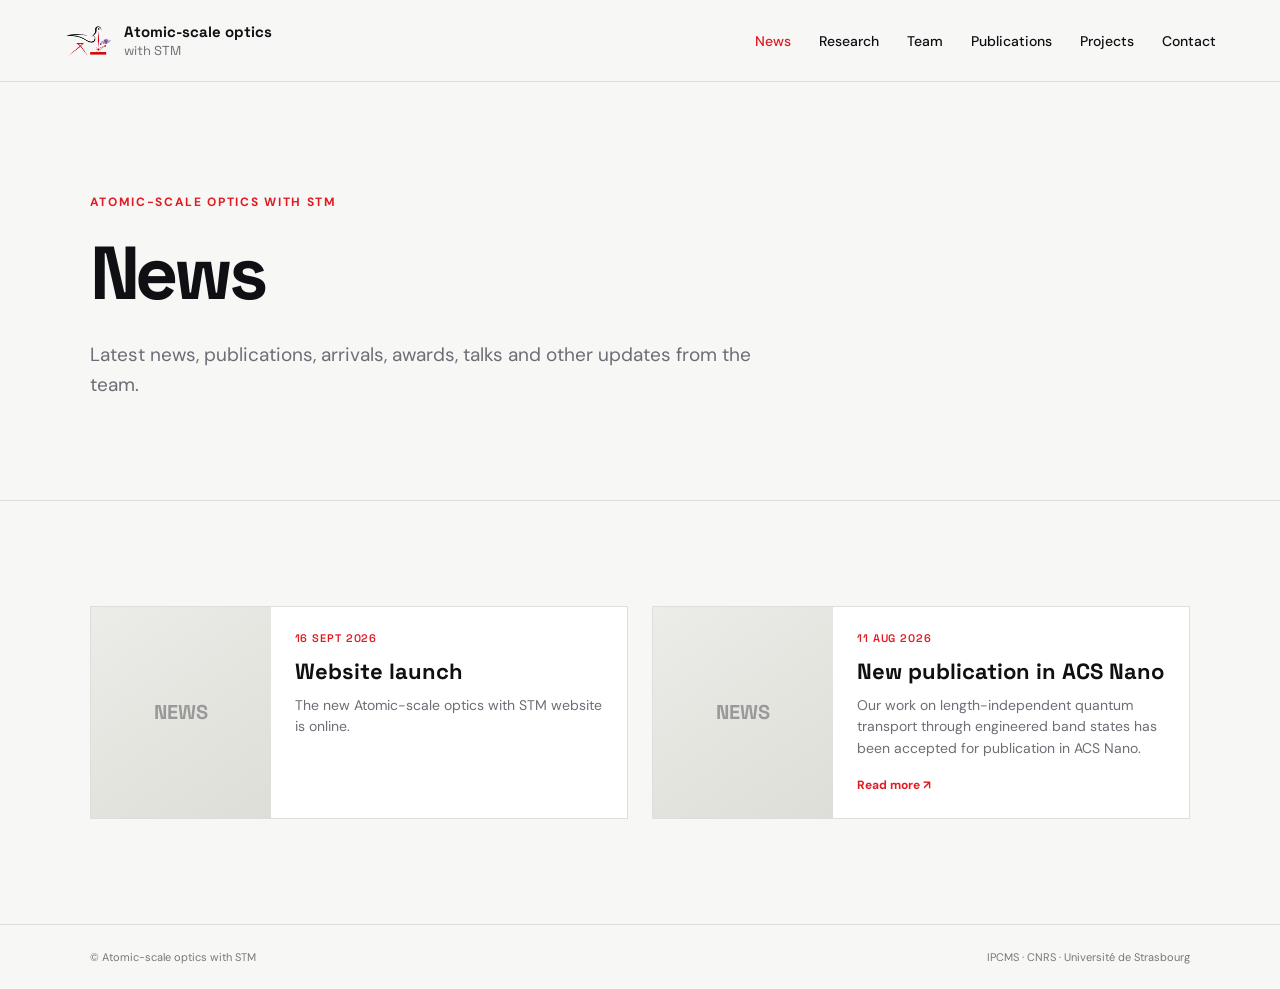
==== news.html @ 4420301f "Add files via upload" ====
<!doctype html><html lang="en"><head><meta charset="utf-8"><meta name="viewport" content="width=device-width,initial-scale=1"><title>News — Atomic-scale optics with STM</title><link rel="stylesheet" href="css/style.css"></head><body>
<header class="site-header"><a class="brand" href="index.html"><img src="assets/logo.png" alt="Atomic-scale optics with STM logo"><span><strong>Atomic-scale optics</strong><small>with STM</small></span></a><nav class="site-nav"></nav></header>
<main><section class="page-hero"><p class="eyebrow">Atomic-scale optics with STM</p><h1>News</h1><p>Latest news, publications, arrivals, awards, talks and other updates from the team.</p></section><section class="section"><div id="news-list" class="news-grid"></div></section></main>
<footer><span>© Atomic-scale optics with STM</span><span>IPCMS · CNRS · Université de Strasbourg</span></footer><script src="js/content.js"></script><script src="js/site.js"></script><script>renderNews(document.getElementById('news-list'))</script></body></html>
---- css/style.css ----
@import url('https://fonts.googleapis.com/css2?family=DM+Sans:wght@400;500;600;700&family=Space+Grotesk:wght@400;500;600;700&display=swap');
:root{--ink:#101014;--muted:#6d6d76;--paper:#f7f7f5;--red:#e21b23;--purple:#6635b8;--line:#dededb}
*{box-sizing:border-box}html{scroll-behavior:smooth}body{margin:0;background:var(--paper);color:var(--ink);font-family:"DM Sans",Arial,sans-serif}a{color:inherit;text-decoration:none}.site-header{height:82px;display:flex;align-items:center;justify-content:space-between;padding:0 5vw;border-bottom:1px solid var(--line);background:rgba(247,247,245,.92);backdrop-filter:blur(12px);position:sticky;top:0;z-index:10}.brand{display:flex;align-items:center;gap:12px}.brand img{width:48px;height:48px;object-fit:contain}.brand span{font-family:"Space Grotesk";line-height:1}.brand strong{display:block;font-size:15px}.brand small{display:block;color:var(--muted);font-size:13px;margin-top:5px}.site-header nav{display:flex;gap:28px;font-size:14px;font-weight:500}.site-header nav a:hover,.site-header nav .active{color:var(--red)}
.hero{min-height:calc(100vh - 82px);padding:9vh 7vw 10vh;display:grid;grid-template-columns:1.05fr .95fr;gap:6vw;align-items:center;overflow:hidden}.eyebrow,.project-tag{font-size:12px;letter-spacing:.14em;text-transform:uppercase;font-weight:700;color:var(--red)}h1,h2,h3{font-family:"Space Grotesk",Arial,sans-serif}.hero h1{font-size:clamp(48px,6vw,86px);line-height:.98;letter-spacing:-.055em;margin:18px 0 28px}.hero h1 em{font-style:normal;color:var(--red)}.lead{font-size:19px;line-height:1.6;max-width:650px;color:#4d4d55}.hero-actions{display:flex;gap:26px;align-items:center;margin-top:35px}.button{display:inline-block;padding:14px 21px;background:var(--ink);color:white;border-radius:100px;font-weight:600;font-size:14px}.button:hover{transform:translateY(-2px)}.text-link{font-weight:600;font-size:14px}.hero-visual{height:520px;position:relative;border-left:1px solid var(--line);background:radial-gradient(circle at 58% 42%,rgba(226,27,35,.15),transparent 24%),radial-gradient(circle at 70% 55%,rgba(102,53,184,.12),transparent 32%)}.hero-visual:before{content:"";position:absolute;width:360px;height:360px;border:1px solid #cfcfcf;border-radius:50%;left:20%;top:12%;opacity:.7}.hero-visual:after{content:"";position:absolute;width:210px;height:210px;border:1px solid #d6d6d2;border-radius:50%;left:35%;top:27%}.orb{position:absolute;border-radius:50%}.orb-a{width:13px;height:13px;background:var(--red);left:58%;top:42%;box-shadow:0 0 0 12px rgba(226,27,35,.08),0 0 45px rgba(226,27,35,.4)}.orb-b{width:8px;height:8px;background:var(--purple);left:70%;top:54%;box-shadow:0 0 35px rgba(102,53,184,.45)}.crosshair{position:absolute;left:45%;top:20%;height:62%;width:1px;background:linear-gradient(transparent,#222 30%,#222 70%,transparent);transform:rotate(25deg)}.visual-label{position:absolute;bottom:10%;left:9%;font:600 11px/1.7 "Space Grotesk";letter-spacing:.12em;color:#777}
.section{padding:105px 7vw}.section-head{display:flex;align-items:baseline;gap:18px;margin-bottom:45px}.section-head span{font:600 12px "Space Grotesk";color:var(--red)}.section-head h2{font-size:43px;letter-spacing:-.04em;margin:0}.section-head a{margin-left:auto;font-size:14px;font-weight:600}.research-grid{display:grid;grid-template-columns:repeat(3,1fr);border-top:1px solid var(--line);border-left:1px solid var(--line)}.research-card{min-height:245px;padding:30px;border-right:1px solid var(--line);border-bottom:1px solid var(--line);transition:.25s}.research-card:hover{background:white}.research-card span{font:600 11px "Space Grotesk";color:#aaa}.research-card h3{font-size:25px;margin:55px 0 12px}.research-card p{line-height:1.55;color:var(--muted);font-size:14px;max-width:340px}.research-card.featured{background:#fff}.research-card.featured h3{color:var(--red)}
.dark-section{background:#101014;color:white;padding:100px 7vw}.light span{color:#ff5960}.dark-section .section-head{margin-bottom:55px}.project-row{display:grid;grid-template-columns:1fr 1px 1fr;gap:55px}.project-row h3{font-size:42px;margin:12px 0}.project-row p:not(.project-tag){color:#b8b8bf;line-height:1.6;max-width:560px}.project-line{background:#3b3b41}
.pub-card{border-top:1px solid var(--line);padding:30px 0}.pub-year{font:600 12px "Space Grotesk";color:var(--red);margin-bottom:15px}.pub-main{display:grid;grid-template-columns:180px 1fr;gap:28px}.toc{width:180px;height:120px;object-fit:cover;background:white;border:1px solid var(--line)}.toc.placeholder{display:flex;align-items:center;justify-content:center;font:700 20px "Space Grotesk";color:#bbb;background:linear-gradient(135deg,#fff,#eee)}.tags{display:flex;gap:7px;flex-wrap:wrap}.tags span{font-size:10px;text-transform:uppercase;letter-spacing:.08em;border:1px solid #d3d3cf;padding:5px 8px;border-radius:20px}.pub-card h3{font-size:25px;margin:12px 0 8px;max-width:850px}.authors{color:var(--muted);font-size:13px;margin:0 0 6px;line-height:1.5}.journal{font-weight:600;font-size:14px;margin:0}.pub-links{margin-top:14px;font-size:12px;font-weight:700;color:var(--red)}
.contact-section{padding:90px 7vw;background:var(--red);color:white;display:flex;justify-content:space-between;align-items:center;gap:40px}.contact-section .eyebrow{color:white}.contact-section h2{font-size:45px;margin:12px 0}.contact-section p:not(.eyebrow){line-height:1.6;color:#ffe8e8}.button-light{background:white;color:var(--red)}
.page-hero{padding:100px 7vw 80px;border-bottom:1px solid var(--line)}.page-hero h1{font-size:75px;letter-spacing:-.055em;margin:15px 0}.page-hero>p:last-child{max-width:680px;font-size:19px;line-height:1.6;color:var(--muted)}.subheading{font-size:28px;margin:70px 0 28px}.people-grid{display:grid;grid-template-columns:repeat(4,1fr);gap:18px}.people-grid.compact{grid-template-columns:repeat(4,1fr)}.person{background:white;border:1px solid var(--line);padding:20px;min-height:250px}.portrait{height:150px;background:linear-gradient(145deg,#ecece8,#d9d9d4);display:flex;align-items:flex-end;justify-content:flex-end;padding:14px;font:700 28px "Space Grotesk";color:#888}.person h3{font-size:19px;margin:18px 0 5px}.person p{font-size:13px;color:var(--red);margin:0 0 8px;font-weight:600}.person small{color:var(--muted);line-height:1.4}
footer{padding:25px 7vw;display:flex;justify-content:space-between;font-size:11px;color:#777;border-top:1px solid var(--line)}
@media(max-width:850px){.site-header{height:auto;padding:14px 5vw;align-items:flex-start}.site-header nav{display:none}.hero{grid-template-columns:1fr;padding-top:70px}.hero-visual{height:280px;border-left:0}.research-grid{grid-template-columns:1fr 1fr}.project-row{grid-template-columns:1fr}.project-line{display:none}.people-grid,.people-grid.compact{grid-template-columns:1fr 1fr}.pub-main{grid-template-columns:110px 1fr}.toc{width:110px;height:85px}.contact-section{display:block}.contact-section .button{margin-top:25px}.page-hero h1{font-size:55px}footer{display:block}footer span{display:block;margin:6px 0}}
@media(max-width:520px){.research-grid,.people-grid,.people-grid.compact{grid-template-columns:1fr}.section,.dark-section{padding:75px 6vw}.hero{padding-left:6vw;padding-right:6vw}.hero h1{font-size:48px}.pub-main{grid-template-columns:1fr}.toc{width:100%;height:130px}.contact-section{padding:70px 6vw}}

/* ===== NEWS ===== */
.news-grid{display:grid;grid-template-columns:repeat(2,1fr);gap:24px}.news-card{background:#fff;border:1px solid var(--line);display:grid;grid-template-columns:180px 1fr;min-height:210px}.news-image{width:180px;height:100%;min-height:210px;object-fit:cover}.news-placeholder{display:flex;align-items:center;justify-content:center;background:linear-gradient(145deg,#ecece8,#deded8);font:700 20px "Space Grotesk";color:#999}.news-card-body{padding:24px}.news-date{font:600 11px "Space Grotesk";letter-spacing:.08em;text-transform:uppercase;color:var(--red);margin-bottom:12px}.news-card h3{font-size:22px;margin:0 0 10px}.news-card p{font-size:14px;color:var(--muted);line-height:1.55;margin:0}.news-link{display:inline-block;margin-top:17px;color:var(--red);font-size:12px;font-weight:700}.site-nav .active{color:var(--red)}
@media(max-width:850px){.news-grid{grid-template-columns:1fr}.news-card{grid-template-columns:130px 1fr}.news-image{width:130px}}
@media(max-width:520px){.news-card{grid-template-columns:1fr}.news-image{width:100%;height:150px;min-height:150px}}
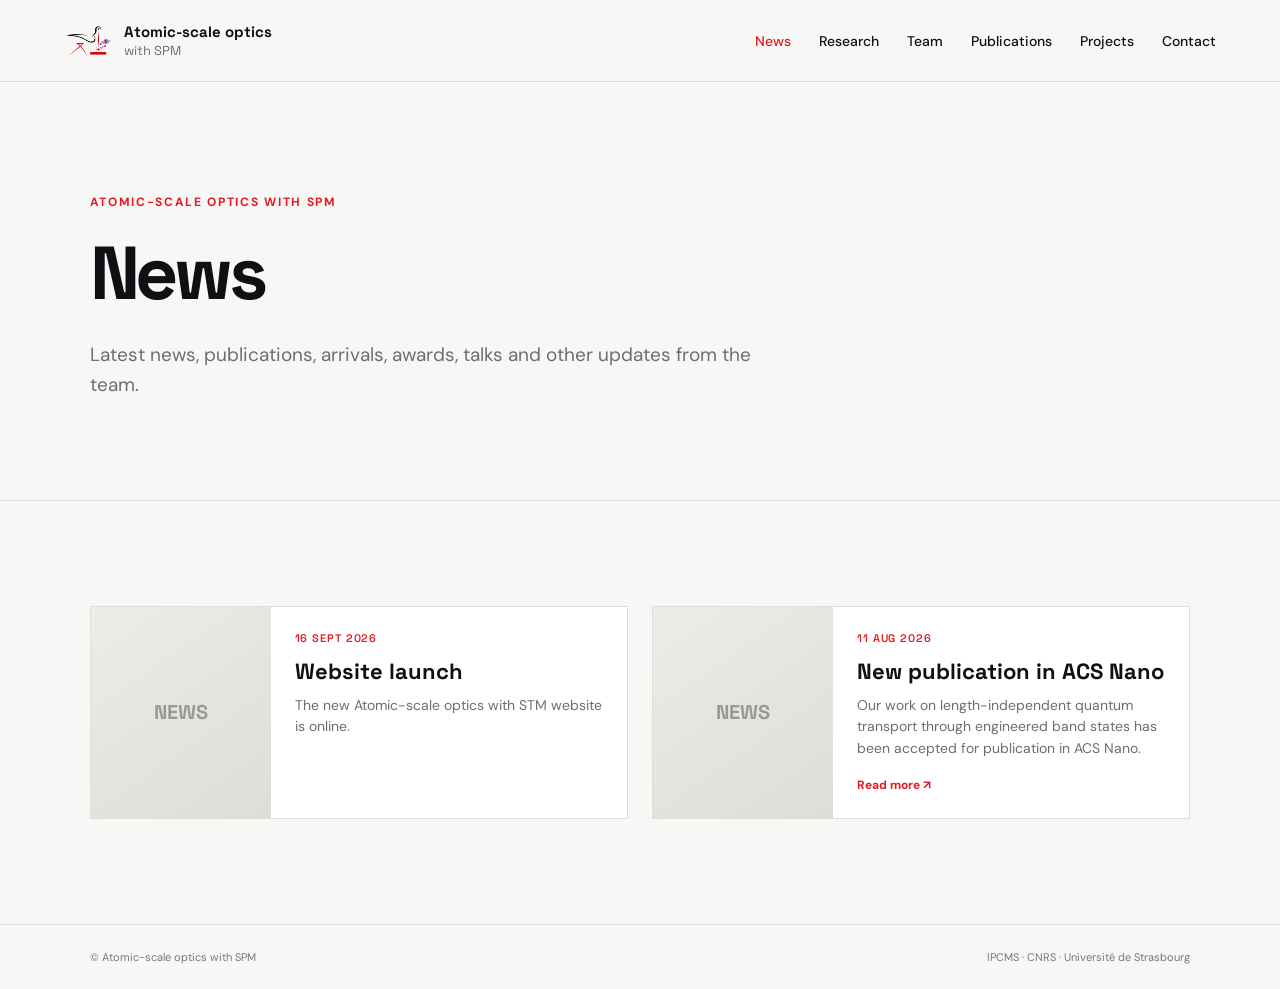
==== commit 14f81c54: "Update news.html" ====
--- a/news.html
+++ b/news.html
@@ -1,4 +1,4 @@
-<!doctype html><html lang="en"><head><meta charset="utf-8"><meta name="viewport" content="width=device-width,initial-scale=1"><title>News — Atomic-scale optics with STM</title><link rel="stylesheet" href="css/style.css"></head><body>
-<header class="site-header"><a class="brand" href="index.html"><img src="assets/logo.png" alt="Atomic-scale optics with STM logo"><span><strong>Atomic-scale optics</strong><small>with STM</small></span></a><nav class="site-nav"></nav></header>
-<main><section class="page-hero"><p class="eyebrow">Atomic-scale optics with STM</p><h1>News</h1><p>Latest news, publications, arrivals, awards, talks and other updates from the team.</p></section><section class="section"><div id="news-list" class="news-grid"></div></section></main>
-<footer><span>© Atomic-scale optics with STM</span><span>IPCMS · CNRS · Université de Strasbourg</span></footer><script src="js/content.js"></script><script src="js/site.js"></script><script>renderNews(document.getElementById('news-list'))</script></body></html>
+<!doctype html><html lang="en"><head><meta charset="utf-8"><meta name="viewport" content="width=device-width,initial-scale=1"><title>News — Atomic-scale optics with SPM</title><link rel="stylesheet" href="css/style.css"></head><body>
+<header class="site-header"><a class="brand" href="index.html"><img src="assets/logo.png" alt="Atomic-scale optics with SPM logo"><span><strong>Atomic-scale optics</strong><small>with SPM</small></span></a><nav class="site-nav"></nav></header>
+<main><section class="page-hero"><p class="eyebrow">Atomic-scale optics with SPM</p><h1>News</h1><p>Latest news, publications, arrivals, awards, talks and other updates from the team.</p></section><section class="section"><div id="news-list" class="news-grid"></div></section></main>
+<footer><span>© Atomic-scale optics with SPM</span><span>IPCMS · CNRS · Université de Strasbourg</span></footer><script src="js/content.js"></script><script src="js/site.js"></script><script>renderNews(document.getElementById('news-list'))</script></body></html>
--- a/css/style.css
+++ b/css/style.css
@@ -1,17 +1,777 @@
 @import url('https://fonts.googleapis.com/css2?family=DM+Sans:wght@400;500;600;700&family=Space+Grotesk:wght@400;500;600;700&display=swap');
-:root{--ink:#101014;--muted:#6d6d76;--paper:#f7f7f5;--red:#e21b23;--purple:#6635b8;--line:#dededb}
-*{box-sizing:border-box}html{scroll-behavior:smooth}body{margin:0;background:var(--paper);color:var(--ink);font-family:"DM Sans",Arial,sans-serif}a{color:inherit;text-decoration:none}.site-header{height:82px;display:flex;align-items:center;justify-content:space-between;padding:0 5vw;border-bottom:1px solid var(--line);background:rgba(247,247,245,.92);backdrop-filter:blur(12px);position:sticky;top:0;z-index:10}.brand{display:flex;align-items:center;gap:12px}.brand img{width:48px;height:48px;object-fit:contain}.brand span{font-family:"Space Grotesk";line-height:1}.brand strong{display:block;font-size:15px}.brand small{display:block;color:var(--muted);font-size:13px;margin-top:5px}.site-header nav{display:flex;gap:28px;font-size:14px;font-weight:500}.site-header nav a:hover,.site-header nav .active{color:var(--red)}
-.hero{min-height:calc(100vh - 82px);padding:9vh 7vw 10vh;display:grid;grid-template-columns:1.05fr .95fr;gap:6vw;align-items:center;overflow:hidden}.eyebrow,.project-tag{font-size:12px;letter-spacing:.14em;text-transform:uppercase;font-weight:700;color:var(--red)}h1,h2,h3{font-family:"Space Grotesk",Arial,sans-serif}.hero h1{font-size:clamp(48px,6vw,86px);line-height:.98;letter-spacing:-.055em;margin:18px 0 28px}.hero h1 em{font-style:normal;color:var(--red)}.lead{font-size:19px;line-height:1.6;max-width:650px;color:#4d4d55}.hero-actions{display:flex;gap:26px;align-items:center;margin-top:35px}.button{display:inline-block;padding:14px 21px;background:var(--ink);color:white;border-radius:100px;font-weight:600;font-size:14px}.button:hover{transform:translateY(-2px)}.text-link{font-weight:600;font-size:14px}.hero-visual{height:520px;position:relative;border-left:1px solid var(--line);background:radial-gradient(circle at 58% 42%,rgba(226,27,35,.15),transparent 24%),radial-gradient(circle at 70% 55%,rgba(102,53,184,.12),transparent 32%)}.hero-visual:before{content:"";position:absolute;width:360px;height:360px;border:1px solid #cfcfcf;border-radius:50%;left:20%;top:12%;opacity:.7}.hero-visual:after{content:"";position:absolute;width:210px;height:210px;border:1px solid #d6d6d2;border-radius:50%;left:35%;top:27%}.orb{position:absolute;border-radius:50%}.orb-a{width:13px;height:13px;background:var(--red);left:58%;top:42%;box-shadow:0 0 0 12px rgba(226,27,35,.08),0 0 45px rgba(226,27,35,.4)}.orb-b{width:8px;height:8px;background:var(--purple);left:70%;top:54%;box-shadow:0 0 35px rgba(102,53,184,.45)}.crosshair{position:absolute;left:45%;top:20%;height:62%;width:1px;background:linear-gradient(transparent,#222 30%,#222 70%,transparent);transform:rotate(25deg)}.visual-label{position:absolute;bottom:10%;left:9%;font:600 11px/1.7 "Space Grotesk";letter-spacing:.12em;color:#777}
-.section{padding:105px 7vw}.section-head{display:flex;align-items:baseline;gap:18px;margin-bottom:45px}.section-head span{font:600 12px "Space Grotesk";color:var(--red)}.section-head h2{font-size:43px;letter-spacing:-.04em;margin:0}.section-head a{margin-left:auto;font-size:14px;font-weight:600}.research-grid{display:grid;grid-template-columns:repeat(3,1fr);border-top:1px solid var(--line);border-left:1px solid var(--line)}.research-card{min-height:245px;padding:30px;border-right:1px solid var(--line);border-bottom:1px solid var(--line);transition:.25s}.research-card:hover{background:white}.research-card span{font:600 11px "Space Grotesk";color:#aaa}.research-card h3{font-size:25px;margin:55px 0 12px}.research-card p{line-height:1.55;color:var(--muted);font-size:14px;max-width:340px}.research-card.featured{background:#fff}.research-card.featured h3{color:var(--red)}
-.dark-section{background:#101014;color:white;padding:100px 7vw}.light span{color:#ff5960}.dark-section .section-head{margin-bottom:55px}.project-row{display:grid;grid-template-columns:1fr 1px 1fr;gap:55px}.project-row h3{font-size:42px;margin:12px 0}.project-row p:not(.project-tag){color:#b8b8bf;line-height:1.6;max-width:560px}.project-line{background:#3b3b41}
-.pub-card{border-top:1px solid var(--line);padding:30px 0}.pub-year{font:600 12px "Space Grotesk";color:var(--red);margin-bottom:15px}.pub-main{display:grid;grid-template-columns:180px 1fr;gap:28px}.toc{width:180px;height:120px;object-fit:cover;background:white;border:1px solid var(--line)}.toc.placeholder{display:flex;align-items:center;justify-content:center;font:700 20px "Space Grotesk";color:#bbb;background:linear-gradient(135deg,#fff,#eee)}.tags{display:flex;gap:7px;flex-wrap:wrap}.tags span{font-size:10px;text-transform:uppercase;letter-spacing:.08em;border:1px solid #d3d3cf;padding:5px 8px;border-radius:20px}.pub-card h3{font-size:25px;margin:12px 0 8px;max-width:850px}.authors{color:var(--muted);font-size:13px;margin:0 0 6px;line-height:1.5}.journal{font-weight:600;font-size:14px;margin:0}.pub-links{margin-top:14px;font-size:12px;font-weight:700;color:var(--red)}
-.contact-section{padding:90px 7vw;background:var(--red);color:white;display:flex;justify-content:space-between;align-items:center;gap:40px}.contact-section .eyebrow{color:white}.contact-section h2{font-size:45px;margin:12px 0}.contact-section p:not(.eyebrow){line-height:1.6;color:#ffe8e8}.button-light{background:white;color:var(--red)}
-.page-hero{padding:100px 7vw 80px;border-bottom:1px solid var(--line)}.page-hero h1{font-size:75px;letter-spacing:-.055em;margin:15px 0}.page-hero>p:last-child{max-width:680px;font-size:19px;line-height:1.6;color:var(--muted)}.subheading{font-size:28px;margin:70px 0 28px}.people-grid{display:grid;grid-template-columns:repeat(4,1fr);gap:18px}.people-grid.compact{grid-template-columns:repeat(4,1fr)}.person{background:white;border:1px solid var(--line);padding:20px;min-height:250px}.portrait{height:150px;background:linear-gradient(145deg,#ecece8,#d9d9d4);display:flex;align-items:flex-end;justify-content:flex-end;padding:14px;font:700 28px "Space Grotesk";color:#888}.person h3{font-size:19px;margin:18px 0 5px}.person p{font-size:13px;color:var(--red);margin:0 0 8px;font-weight:600}.person small{color:var(--muted);line-height:1.4}
-footer{padding:25px 7vw;display:flex;justify-content:space-between;font-size:11px;color:#777;border-top:1px solid var(--line)}
-@media(max-width:850px){.site-header{height:auto;padding:14px 5vw;align-items:flex-start}.site-header nav{display:none}.hero{grid-template-columns:1fr;padding-top:70px}.hero-visual{height:280px;border-left:0}.research-grid{grid-template-columns:1fr 1fr}.project-row{grid-template-columns:1fr}.project-line{display:none}.people-grid,.people-grid.compact{grid-template-columns:1fr 1fr}.pub-main{grid-template-columns:110px 1fr}.toc{width:110px;height:85px}.contact-section{display:block}.contact-section .button{margin-top:25px}.page-hero h1{font-size:55px}footer{display:block}footer span{display:block;margin:6px 0}}
-@media(max-width:520px){.research-grid,.people-grid,.people-grid.compact{grid-template-columns:1fr}.section,.dark-section{padding:75px 6vw}.hero{padding-left:6vw;padding-right:6vw}.hero h1{font-size:48px}.pub-main{grid-template-columns:1fr}.toc{width:100%;height:130px}.contact-section{padding:70px 6vw}}
+
+:root {
+  --ink: #101014;
+  --muted: #6d6d76;
+  --paper: #f7f7f5;
+  --red: #e21b23;
+  --purple: #6635b8;
+  --line: #dededb;
+}
+
+* {
+  box-sizing: border-box;
+}
+
+html {
+  scroll-behavior: smooth;
+}
+
+body {
+  margin: 0;
+  background: var(--paper);
+  color: var(--ink);
+  font-family: "DM Sans", Arial, sans-serif;
+}
+
+a {
+  color: inherit;
+  text-decoration: none;
+}
+
+/* ===== HEADER ===== */
+
+.site-header {
+  height: 82px;
+  display: flex;
+  align-items: center;
+  justify-content: space-between;
+  padding: 0 5vw;
+  border-bottom: 1px solid var(--line);
+  background: rgba(247, 247, 245, 0.92);
+  backdrop-filter: blur(12px);
+  position: sticky;
+  top: 0;
+  z-index: 10;
+}
+
+.brand {
+  display: flex;
+  align-items: center;
+  gap: 12px;
+}
+
+.brand img {
+  width: 48px;
+  height: 48px;
+  object-fit: contain;
+}
+
+.brand span {
+  font-family: "Space Grotesk";
+  line-height: 1;
+}
+
+.brand strong {
+  display: block;
+  font-size: 15px;
+}
+
+.brand small {
+  display: block;
+  color: var(--muted);
+  font-size: 13px;
+  margin-top: 5px;
+}
+
+.site-header nav {
+  display: flex;
+  gap: 28px;
+  font-size: 14px;
+  font-weight: 500;
+}
+
+.site-header nav a:hover,
+.site-header nav .active {
+  color: var(--red);
+}
+
+.site-nav .active {
+  color: var(--red);
+}
+
+/* ===== TYPOGRAPHY ===== */
+
+h1,
+h2,
+h3 {
+  font-family: "Space Grotesk", Arial, sans-serif;
+}
+
+/* ===== HERO ===== */
+
+.hero {
+  min-height: calc(100vh - 82px);
+  padding: 9vh 7vw 10vh;
+  display: grid;
+  grid-template-columns: 1.05fr 0.95fr;
+  gap: 6vw;
+  align-items: center;
+  overflow: hidden;
+}
+
+.eyebrow,
+.project-tag {
+  font-size: 12px;
+  letter-spacing: .14em;
+  text-transform: uppercase;
+  font-weight: 700;
+  color: var(--red);
+}
+
+.hero h1 {
+  font-size: clamp(48px, 6vw, 86px);
+  line-height: .98;
+  letter-spacing: -.055em;
+  margin: 18px 0 28px;
+}
+
+.hero h1 em {
+  font-style: normal;
+  color: var(--red);
+}
+
+.lead {
+  font-size: 19px;
+  line-height: 1.6;
+  max-width: 650px;
+  color: #4d4d55;
+}
+
+.hero-actions {
+  display: flex;
+  gap: 26px;
+  align-items: center;
+  margin-top: 35px;
+}
+
+.button {
+  display: inline-block;
+  padding: 14px 21px;
+  background: var(--ink);
+  color: white;
+  border-radius: 100px;
+  font-weight: 600;
+  font-size: 14px;
+}
+
+.button:hover {
+  transform: translateY(-2px);
+}
+
+.text-link {
+  font-weight: 600;
+  font-size: 14px;
+}
+
+.hero-visual {
+  height: 520px;
+  position: relative;
+  border-left: 1px solid var(--line);
+  background:
+    radial-gradient(circle at 58% 42%, rgba(226,27,35,.15), transparent 24%),
+    radial-gradient(circle at 70% 55%, rgba(102,53,184,.12), transparent 32%);
+}
+
+.hero-visual:before {
+  content: "";
+  position: absolute;
+  width: 360px;
+  height: 360px;
+  border: 1px solid #cfcfcf;
+  border-radius: 50%;
+  left: 20%;
+  top: 12%;
+  opacity: .7;
+}
+
+.hero-visual:after {
+  content: "";
+  position: absolute;
+  width: 210px;
+  height: 210px;
+  border: 1px solid #d6d6d2;
+  border-radius: 50%;
+  left: 35%;
+  top: 27%;
+}
+
+.orb {
+  position: absolute;
+  border-radius: 50%;
+}
+
+.orb-a {
+  width: 13px;
+  height: 13px;
+  background: var(--red);
+  left: 58%;
+  top: 42%;
+  box-shadow:
+    0 0 0 12px rgba(226,27,35,.08),
+    0 0 45px rgba(226,27,35,.4);
+}
+
+.orb-b {
+  width: 8px;
+  height: 8px;
+  background: var(--purple);
+  left: 70%;
+  top: 54%;
+  box-shadow: 0 0 35px rgba(102,53,184,.45);
+}
+
+.crosshair {
+  position: absolute;
+  left: 45%;
+  top: 20%;
+  height: 62%;
+  width: 1px;
+  background: linear-gradient(
+    transparent,
+    #222 30%,
+    #222 70%,
+    transparent
+  );
+  transform: rotate(25deg);
+}
+
+.visual-label {
+  position: absolute;
+  bottom: 10%;
+  left: 9%;
+  font: 600 11px/1.7 "Space Grotesk";
+  letter-spacing: .12em;
+  color: #777;
+}
+
+/* ===== SECTIONS ===== */
+
+.section {
+  padding: 105px 7vw;
+}
+
+.section-head {
+  display: flex;
+  align-items: baseline;
+  gap: 18px;
+  margin-bottom: 45px;
+}
+
+.section-head span {
+  font: 600 12px "Space Grotesk";
+  color: var(--red);
+}
+
+.section-head h2 {
+  font-size: 43px;
+  letter-spacing: -.04em;
+  margin: 0;
+}
+
+.section-head a {
+  margin-left: auto;
+  font-size: 14px;
+  font-weight: 600;
+}
+
+/* ===== RESEARCH ===== */
+
+.research-grid {
+  display: grid;
+  grid-template-columns: repeat(3, 1fr);
+  border-top: 1px solid var(--line);
+  border-left: 1px solid var(--line);
+}
+
+.research-card {
+  min-height: 245px;
+  padding: 30px;
+  border-right: 1px solid var(--line);
+  border-bottom: 1px solid var(--line);
+  transition: .25s;
+}
+
+.research-card:hover {
+  background: white;
+}
+
+.research-card span {
+  font: 600 11px "Space Grotesk";
+  color: #aaa;
+}
+
+.research-card h3 {
+  font-size: 25px;
+  margin: 55px 0 12px;
+}
+
+.research-card p {
+  line-height: 1.55;
+  color: var(--muted);
+  font-size: 14px;
+  max-width: 340px;
+}
+
+.research-card.featured {
+  background: #fff;
+}
+
+.research-card.featured h3 {
+  color: var(--red);
+}
+
+/* ===== PROJECTS ===== */
+
+.dark-section {
+  background: #101014;
+  color: white;
+  padding: 100px 7vw;
+}
+
+.light span {
+  color: #ff5960;
+}
+
+.dark-section .section-head {
+  margin-bottom: 55px;
+}
+
+.project-row {
+  display: grid;
+  grid-template-columns: 1fr 1px 1fr;
+  gap: 55px;
+}
+
+.project-row h3 {
+  font-size: 42px;
+  margin: 12px 0;
+}
+
+.project-row p:not(.project-tag) {
+  color: #b8b8bf;
+  line-height: 1.6;
+  max-width: 560px;
+}
+
+.project-line {
+  background: #3b3b41;
+}
+
+/* ===== PUBLICATIONS ===== */
+
+.pub-card {
+  border-top: 1px solid var(--line);
+  padding: 30px 0;
+}
+
+.pub-year {
+  font: 600 12px "Space Grotesk";
+  color: var(--red);
+  margin-bottom: 15px;
+}
+
+.pub-main {
+  display: grid;
+  grid-template-columns: 180px 1fr;
+  gap: 28px;
+}
+
+.toc {
+  width: 180px;
+  height: 120px;
+  object-fit: cover;
+  background: white;
+  border: 1px solid var(--line);
+}
+
+.toc.placeholder {
+  display: flex;
+  align-items: center;
+  justify-content: center;
+  font: 700 20px "Space Grotesk";
+  color: #bbb;
+  background: linear-gradient(135deg, #fff, #eee);
+}
+
+.tags {
+  display: flex;
+  gap: 7px;
+  flex-wrap: wrap;
+}
+
+.tags span {
+  font-size: 10px;
+  text-transform: uppercase;
+  letter-spacing: .08em;
+  border: 1px solid #d3d3cf;
+  padding: 5px 8px;
+  border-radius: 20px;
+}
+
+.pub-card h3 {
+  font-size: 25px;
+  margin: 12px 0 8px;
+  max-width: 850px;
+}
+
+.authors {
+  color: var(--muted);
+  font-size: 13px;
+  margin: 0 0 6px;
+  line-height: 1.5;
+}
+
+.journal {
+  font-weight: 600;
+  font-size: 14px;
+  margin: 0;
+}
+
+.pub-links {
+  margin-top: 14px;
+  font-size: 12px;
+  font-weight: 700;
+  color: var(--red);
+}
+
+/* ===== CONTACT ===== */
+
+.contact-section {
+  padding: 90px 7vw;
+  background: var(--red);
+  color: white;
+  display: flex;
+  justify-content: space-between;
+  align-items: center;
+  gap: 40px;
+}
+
+.contact-section .eyebrow {
+  color: white;
+}
+
+.contact-section h2 {
+  font-size: 45px;
+  margin: 12px 0;
+}
+
+.contact-section p:not(.eyebrow) {
+  line-height: 1.6;
+  color: #ffe8e8;
+}
+
+.button-light {
+  background: white;
+  color: var(--red);
+}
+
+/* ===== INNER PAGES ===== */
+
+.page-hero {
+  padding: 100px 7vw 80px;
+  border-bottom: 1px solid var(--line);
+}
+
+.page-hero h1 {
+  font-size: 75px;
+  letter-spacing: -.055em;
+  margin: 15px 0;
+}
+
+.page-hero > p:last-child {
+  max-width: 680px;
+  font-size: 19px;
+  line-height: 1.6;
+  color: var(--muted);
+}
+
+.subheading {
+  font-size: 28px;
+  margin: 70px 0 28px;
+}
+
+/* ===== TEAM ===== */
+
+.people-grid {
+  display: grid;
+  grid-template-columns: repeat(4, 1fr);
+  gap: 18px;
+}
+
+.people-grid.compact {
+  grid-template-columns: repeat(4, 1fr);
+}
+
+.person {
+  background: white;
+  border: 1px solid var(--line);
+  padding: 20px;
+  min-height: 250px;
+}
+
+.portrait {
+  height: 150px;
+  background: linear-gradient(145deg, #ecece8, #d9d9d4);
+  display: flex;
+  align-items: flex-end;
+  justify-content: flex-end;
+  padding: 14px;
+  font: 700 28px "Space Grotesk";
+  color: #888;
+}
+
+.person h3 {
+  font-size: 19px;
+  margin: 18px 0 5px;
+}
+
+.person p {
+  font-size: 13px;
+  color: var(--red);
+  margin: 0 0 8px;
+  font-weight: 600;
+}
+
+.person small {
+  color: var(--muted);
+  line-height: 1.4;
+}
+
+/* ===== FOOTER ===== */
+
+footer {
+  padding: 25px 7vw;
+  display: flex;
+  justify-content: space-between;
+  font-size: 11px;
+  color: #777;
+  border-top: 1px solid var(--line);
+}
+
+/* ===== RESPONSIVE ===== */
+
+@media (max-width: 850px) {
+
+  .site-header {
+    height: auto;
+    padding: 14px 5vw;
+    align-items: flex-start;
+  }
+
+  .site-header nav {
+    display: none;
+  }
+
+  .hero {
+    grid-template-columns: 1fr;
+    padding-top: 70px;
+  }
+
+  .hero-visual {
+    height: 280px;
+    border-left: 0;
+  }
+
+  .research-grid {
+    grid-template-columns: 1fr 1fr;
+  }
+
+  .project-row {
+    grid-template-columns: 1fr;
+  }
+
+  .project-line {
+    display: none;
+  }
+
+  .people-grid,
+  .people-grid.compact {
+    grid-template-columns: 1fr 1fr;
+  }
+
+  .pub-main {
+    grid-template-columns: 110px 1fr;
+  }
+
+  .toc {
+    width: 110px;
+    height: 85px;
+  }
+
+  .contact-section {
+    display: block;
+  }
+
+  .contact-section .button {
+    margin-top: 25px;
+  }
+
+  .page-hero h1 {
+    font-size: 55px;
+  }
+
+  footer {
+    display: block;
+  }
+
+  footer span {
+    display: block;
+    margin: 6px 0;
+  }
+}
+
+@media (max-width: 520px) {
+
+  .research-grid,
+  .people-grid,
+  .people-grid.compact {
+    grid-template-columns: 1fr;
+  }
+
+  .section,
+  .dark-section {
+    padding: 75px 6vw;
+  }
+
+  .hero {
+    padding-left: 6vw;
+    padding-right: 6vw;
+  }
+
+  .hero h1 {
+    font-size: 48px;
+  }
+
+  .pub-main {
+    grid-template-columns: 1fr;
+  }
+
+  .toc {
+    width: 100%;
+    height: 130px;
+  }
+
+  .contact-section {
+    padding: 70px 6vw;
+  }
+}
 
 /* ===== NEWS ===== */
-.news-grid{display:grid;grid-template-columns:repeat(2,1fr);gap:24px}.news-card{background:#fff;border:1px solid var(--line);display:grid;grid-template-columns:180px 1fr;min-height:210px}.news-image{width:180px;height:100%;min-height:210px;object-fit:cover}.news-placeholder{display:flex;align-items:center;justify-content:center;background:linear-gradient(145deg,#ecece8,#deded8);font:700 20px "Space Grotesk";color:#999}.news-card-body{padding:24px}.news-date{font:600 11px "Space Grotesk";letter-spacing:.08em;text-transform:uppercase;color:var(--red);margin-bottom:12px}.news-card h3{font-size:22px;margin:0 0 10px}.news-card p{font-size:14px;color:var(--muted);line-height:1.55;margin:0}.news-link{display:inline-block;margin-top:17px;color:var(--red);font-size:12px;font-weight:700}.site-nav .active{color:var(--red)}
-@media(max-width:850px){.news-grid{grid-template-columns:1fr}.news-card{grid-template-columns:130px 1fr}.news-image{width:130px}}
-@media(max-width:520px){.news-card{grid-template-columns:1fr}.news-image{width:100%;height:150px;min-height:150px}}
+
+.news-grid {
+  display: grid;
+  grid-template-columns: repeat(2, 1fr);
+  gap: 24px;
+}
+
+.news-card {
+  background: #fff;
+  border: 1px solid var(--line);
+  display: grid;
+  grid-template-columns: 180px 1fr;
+  min-height: 210px;
+}
+
+.news-image {
+  width: 180px;
+  height: 100%;
+  min-height: 210px;
+  object-fit: cover;
+}
+
+.news-placeholder {
+  display: flex;
+  align-items: center;
+  justify-content: center;
+  background: linear-gradient(145deg, #ecece8, #deded8);
+  font: 700 20px "Space Grotesk";
+  color: #999;
+}
+
+.news-card-body {
+  padding: 24px;
+}
+
+.news-date {
+  font: 600 11px "Space Grotesk";
+  letter-spacing: .08em;
+  text-transform: uppercase;
+  color: var(--red);
+  margin-bottom: 12px;
+}
+
+.news-card h3 {
+  font-size: 22px;
+  margin: 0 0 10px;
+}
+
+.news-card p {
+  font-size: 14px;
+  color: var(--muted);
+  line-height: 1.55;
+  margin: 0;
+}
+
+.news-link {
+  display: inline-block;
+  margin-top: 17px;
+  color: var(--red);
+  font-size: 12px;
+  font-weight: 700;
+}
+
+.site-nav .active {
+  color: var(--red);
+}
+
+@media (max-width: 850px) {
+
+  .news-grid {
+    grid-template-columns: 1fr;
+  }
+
+  .news-card {
+    grid-template-columns: 130px 1fr;
+  }
+
+  .news-image {
+    width: 130px;
+  }
+}
+
+@media (max-width: 520px) {
+
+  .news-card {
+    grid-template-columns: 1fr;
+  }
+
+  .news-image {
+    width: 100%;
+    height: 150px;
+    min-height: 150px;
+  }
+}
+
+/* ===== REMOVE OLD HERO DECORATIVE CIRCLES ===== */
+
+.hero-visual::before,
+.hero-visual::after {
+  content: none !important;
+  display: none !important;
+}
+
+.hero-visual .orb,
+.hero-visual .crosshair {
+  display: none !important;
+}
+
+/* ===== HERO IMAGE ===== */
+
+.hero-image {
+  width: 100%;
+  max-width: 480px;
+  max-height: 330px;
+  object-fit: contain;
+  display: block;
+}
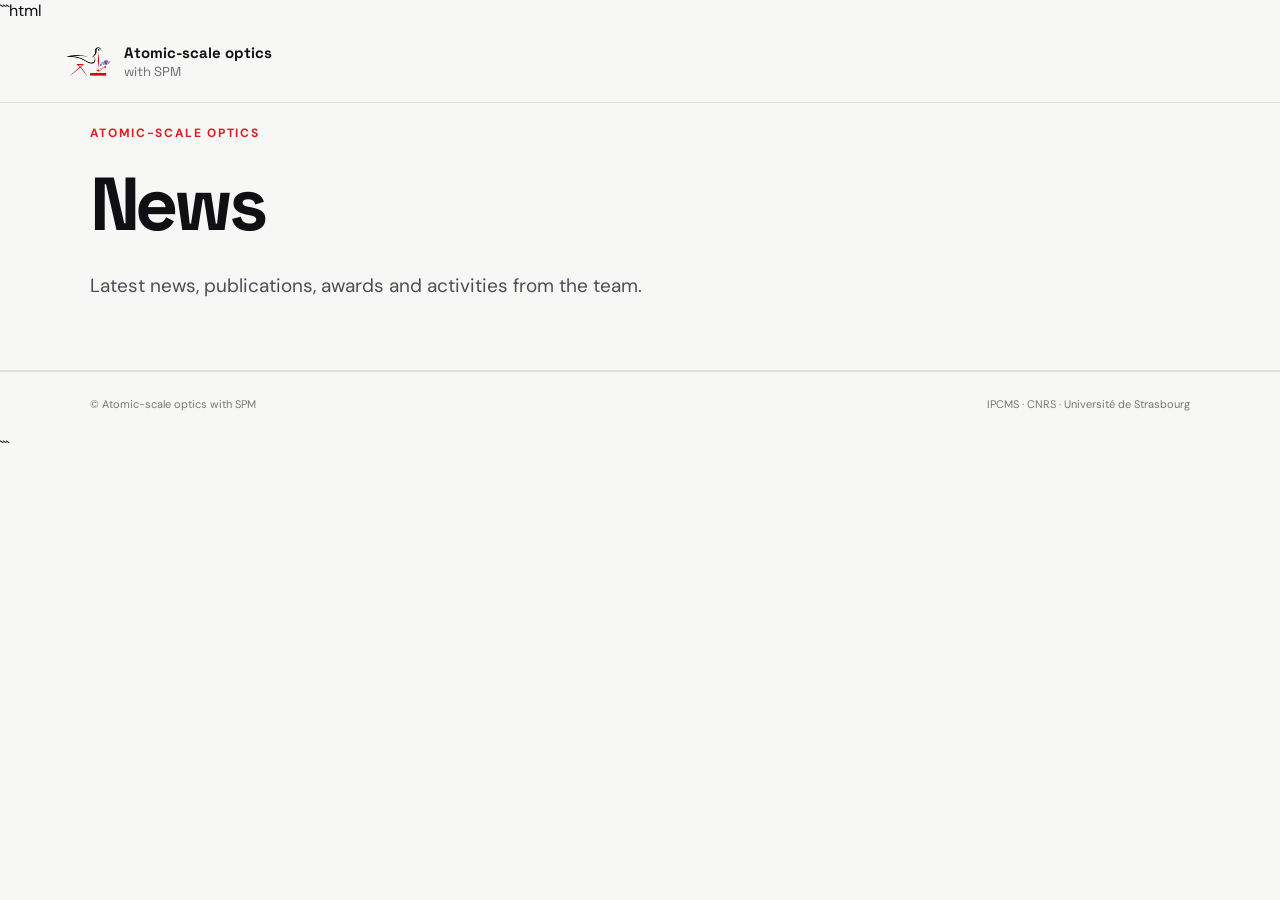
==== commit e44f99bc: "Update news.html" ====
--- a/news.html
+++ b/news.html
@@ -1,4 +1,82 @@
-<!doctype html><html lang="en"><head><meta charset="utf-8"><meta name="viewport" content="width=device-width,initial-scale=1"><title>News — Atomic-scale optics with SPM</title><link rel="stylesheet" href="css/style.css"></head><body>
-<header class="site-header"><a class="brand" href="index.html"><img src="assets/logo.png" alt="Atomic-scale optics with SPM logo"><span><strong>Atomic-scale optics</strong><small>with SPM</small></span></a><nav class="site-nav"></nav></header>
-<main><section class="page-hero"><p class="eyebrow">Atomic-scale optics with SPM</p><h1>News</h1><p>Latest news, publications, arrivals, awards, talks and other updates from the team.</p></section><section class="section"><div id="news-list" class="news-grid"></div></section></main>
-<footer><span>© Atomic-scale optics with SPM</span><span>IPCMS · CNRS · Université de Strasbourg</span></footer><script src="js/content.js"></script><script src="js/site.js"></script><script>renderNews(document.getElementById('news-list'))</script></body></html>
+```html
+<!doctype html>
+<html lang="en">
+
+<head>
+  <meta charset="utf-8">
+  <meta name="viewport" content="width=device-width,initial-scale=1">
+
+  <title>News — Atomic-scale optics with SPM</title>
+
+  <link rel="stylesheet" href="css/style.css">
+</head>
+
+<body>
+
+<header class="site-header">
+
+  <a class="brand" href="index.html">
+    <img src="assets/logo.png" alt="Atomic-scale optics with SPM logo">
+    <span>
+      <strong>Atomic-scale optics</strong>
+      <small>with SPM</small>
+    </span>
+  </a>
+
+  <nav id="main-navigation"></nav>
+
+</header>
+
+
+<main>
+
+  <section class="page-hero">
+    <div class="container">
+
+      <p class="eyebrow">Atomic-scale optics</p>
+
+      <h1>News</h1>
+
+      <p class="lead">
+        Latest news, publications, awards and activities from the team.
+      </p>
+
+    </div>
+  </section>
+
+
+  <section class="content-section">
+
+    <div class="container">
+
+      <div id="news-list" class="news-list"></div>
+
+    </div>
+
+  </section>
+
+</main>
+
+
+<footer>
+  <span>© Atomic-scale optics with SPM</span>
+  <span>IPCMS · CNRS · Université de Strasbourg</span>
+</footer>
+
+
+<script src="js/content.js"></script>
+<script src="js/site.js"></script>
+
+<script>
+  renderNavigation("news");
+
+  const newsList = document.getElementById("news-list");
+
+  if (newsList && siteContent.news) {
+    newsList.innerHTML = siteContent.news.map(newsCard).join("");
+  }
+</script>
+
+</body>
+</html>
+```
--- a/css/style.css
+++ b/css/style.css
@@ -33,32 +33,38 @@
 
 .site-header {
   height: 82px;
-  display: flex;
+  width: 100%;
+  display: flex !important;
   align-items: center;
   justify-content: space-between;
   padding: 0 5vw;
   border-bottom: 1px solid var(--line);
-  background: rgba(247, 247, 245, 0.92);
+  background: rgba(247, 247, 245, 0.96);
   backdrop-filter: blur(12px);
   position: sticky;
   top: 0;
-  z-index: 10;
+  z-index: 1000;
+  visibility: visible !important;
+  opacity: 1 !important;
 }
 
 .brand {
-  display: flex;
+  display: flex !important;
   align-items: center;
   gap: 12px;
+  visibility: visible !important;
+  opacity: 1 !important;
 }
 
 .brand img {
   width: 48px;
   height: 48px;
   object-fit: contain;
+  display: block;
 }
 
 .brand span {
-  font-family: "Space Grotesk";
+  font-family: "Space Grotesk", Arial, sans-serif;
   line-height: 1;
 }
 
@@ -75,10 +81,19 @@
 }
 
 .site-header nav {
-  display: flex;
+  display: flex !important;
+  align-items: center;
   gap: 28px;
   font-size: 14px;
   font-weight: 500;
+  visibility: visible !important;
+  opacity: 1 !important;
+}
+
+.site-header nav a {
+  display: inline-block;
+  color: var(--ink);
+  text-decoration: none;
 }
 
 .site-header nav a:hover,
@@ -102,12 +117,16 @@
 
 .hero {
   min-height: calc(100vh - 82px);
-  padding: 9vh 7vw 10vh;
+  padding: 4vh 7vw 10vh;
   display: grid;
   grid-template-columns: 1.05fr 0.95fr;
   gap: 6vw;
   align-items: center;
   overflow: hidden;
+}
+
+.hero > div:first-child {
+  transform: translateY(-35px);
 }
 
 .eyebrow,
@@ -120,7 +139,7 @@
 }
 
 .hero h1 {
-  font-size: clamp(48px, 6vw, 86px);
+  font-size: clamp(48px, 5vw, 72px);
   line-height: .98;
   letter-spacing: -.055em;
   margin: 18px 0 28px;
@@ -408,10 +427,9 @@
   padding: 5px 8px;
   border-radius: 20px;
 }
-
 .pub-card h3 {
   font-size: 25px;
-  margin: 12px 0 8px;
+  margin: 0 0 8px;
   max-width: 850px;
 }
 
@@ -438,7 +456,7 @@
 /* ===== CONTACT ===== */
 
 .contact-section {
-  padding: 90px 7vw;
+  padding: 35px 7vw;
   background: var(--red);
   color: white;
   display: flex;
@@ -452,8 +470,8 @@
 }
 
 .contact-section h2 {
-  font-size: 45px;
-  margin: 12px 0;
+  font-size: 28px;
+  margin: 8px 0;
 }
 
 .contact-section p:not(.eyebrow) {
@@ -469,7 +487,7 @@
 /* ===== INNER PAGES ===== */
 
 .page-hero {
-  padding: 100px 7vw 80px;
+  padding: 10px 7vw 50px;
   border-bottom: 1px solid var(--line);
 }
 
@@ -488,7 +506,7 @@
 
 .subheading {
   font-size: 28px;
-  margin: 70px 0 28px;
+  margin: 30px 0 30px;
 }
 
 /* ===== TEAM ===== */
@@ -511,14 +529,18 @@
 }
 
 .portrait {
-  height: 150px;
-  background: linear-gradient(145deg, #ecece8, #d9d9d4);
-  display: flex;
-  align-items: flex-end;
-  justify-content: flex-end;
-  padding: 14px;
-  font: 700 28px "Space Grotesk";
-  color: #888;
+  width: 140px;
+  height: 180px;
+  overflow: hidden;
+  border: 1px solid var(--line);
+  background: #f0f0ed;
+}
+
+.portrait img {
+  width: 100%;
+  height: 100%;
+  object-fit: contain;
+  display: block;
 }
 
 .person h3 {
@@ -769,9 +791,216 @@
 /* ===== HERO IMAGE ===== */
 
 .hero-image {
-  width: 100%;
-  max-width: 480px;
-  max-height: 330px;
+  width: 104%;
+  max-width: none;
+  max-height: 4000px;
   object-fit: contain;
   display: block;
 }
+/* TEST TEAM PHOTOS */
+.person .portrait {
+  width: 140px !important;
+  height: 180px !important;
+  border: 1px solid #dededb !important;
+  border-radius: 8px !important;
+  overflow: hidden !important;
+  background: white !important;
+}
+
+.person .portrait img {
+  width: 100% !important;
+  height: 100% !important;
+  object-fit: contain !important;
+  display: block !important;
+}
+#team-content {
+  padding-top: 25px;
+}
+/* ===== TEAM HOMEPAGE LINKS ===== */
+
+.person-name-row {
+  display: flex;
+  justify-content: space-between;
+  align-items: baseline;
+  gap: 12px;
+}
+
+.person-homepage {
+  font-size: 11px;
+  font-weight: 600;
+  color: var(--muted);
+  white-space: nowrap;
+}
+
+.person-homepage:hover {
+  color: var(--red);
+}
+/* Move Latest News upward on homepage */
+#news {
+  margin-top: -40px;
+}
+
+
+/* ===== SETUPS ===== */
+
+.setups-list {
+  padding: 65px 7vw 110px;
+}
+
+.setup-item {
+  display: grid;
+  grid-template-columns: 1fr 1fr;
+  gap: 6vw;
+  align-items: center;
+  padding: 70px 0;
+  border-bottom: 1px solid var(--line);
+}
+
+.setup-item:first-child {
+  padding-top: 20px;
+}
+
+.setup-item:nth-child(even) .setup-image {
+  order: 2;
+}
+
+.setup-item:nth-child(even) .setup-content {
+  order: 1;
+}
+
+.setup-image {
+  width: 100%;
+  max-width: 420px;
+  aspect-ratio: 4 / 3;
+  overflow: hidden;
+  background: white;
+  border: 1px solid var(--line);
+}
+
+.setup-image img {
+  width: 100%;
+  height: 100%;
+  object-fit: cover;
+  display: block;
+}
+
+.setup-placeholder {
+  width: 100%;
+  height: 100%;
+  background: linear-gradient(145deg, #f1f1ee, #e5e5e1);
+  display: flex;
+  align-items: center;
+  justify-content: center;
+}
+
+.setup-content {
+  max-width: 600px;
+}
+
+.setup-number {
+  font: 600 12px "Space Grotesk";
+  color: var(--red);
+  letter-spacing: .08em;
+  margin-bottom: 22px;
+}
+
+.setup-subtitle {
+  font-size: 12px;
+  letter-spacing: .12em;
+  text-transform: uppercase;
+  font-weight: 700;
+  color: var(--muted);
+  margin: 0 0 13px;
+}
+
+.setup-content h2 {
+  font-size: 38px;
+  line-height: 1.05;
+  letter-spacing: -.045em;
+  margin: 0 0 22px;
+}
+
+.setup-text {
+  font-size: 15px;
+  line-height: 1.65;
+  color: var(--muted);
+  margin: 0 0 30px;
+  max-width: 560px;
+}
+
+.setup-specs {
+  border-top: 1px solid var(--line);
+}
+
+.setup-spec {
+  display: grid;
+  grid-template-columns: 125px 1fr;
+  gap: 20px;
+  padding: 11px 0;
+  border-bottom: 1px solid var(--line);
+  font-size: 13px;
+}
+
+.setup-spec span {
+  color: var(--muted);
+}
+
+.setup-spec strong {
+  font-weight: 600;
+}
+
+/* ===== SETUPS RESPONSIVE ===== */
+
+@media (max-width: 850px) {
+
+  .setups-list {
+    padding: 45px 6vw 80px;
+  }
+
+  .setup-item {
+    grid-template-columns: 1fr;
+    gap: 35px;
+    padding: 55px 0;
+  }
+
+  .setup-item:nth-child(even) .setup-image,
+  .setup-item:nth-child(even) .setup-content {
+    order: initial;
+  }
+
+  .setup-content {
+    max-width: none;
+  }
+
+  .setup-content h2 {
+    font-size: 32px;
+  }
+
+}
+
+@media (max-width: 520px) {
+
+  .setups-list {
+    padding-left: 6vw;
+    padding-right: 6vw;
+  }
+
+  .setup-item {
+    padding: 45px 0;
+  }
+
+  .setup-image {
+    aspect-ratio: 4 / 3;
+  }
+
+  .setup-content h2 {
+    font-size: 29px;
+  }
+
+  .setup-spec {
+    grid-template-columns: 105px 1fr;
+    gap: 12px;
+  }
+
+}
+
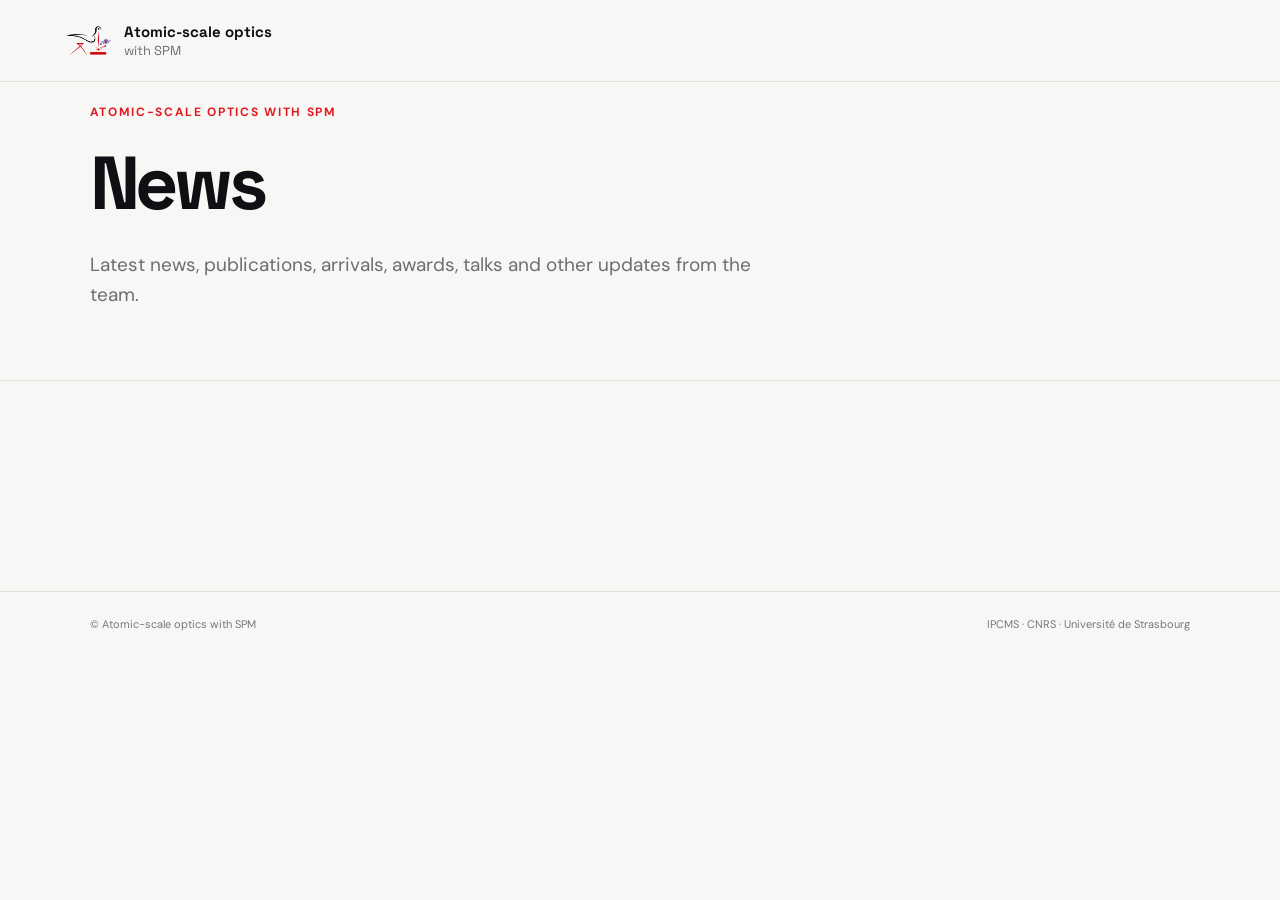
==== commit 43f21ff8: "Update news.html" ====
--- a/news.html
+++ b/news.html
@@ -1,82 +1,4 @@
-```html
-<!doctype html>
-<html lang="en">
-
-<head>
-  <meta charset="utf-8">
-  <meta name="viewport" content="width=device-width,initial-scale=1">
-
-  <title>News — Atomic-scale optics with SPM</title>
-
-  <link rel="stylesheet" href="css/style.css">
-</head>
-
-<body>
-
-<header class="site-header">
-
-  <a class="brand" href="index.html">
-    <img src="assets/logo.png" alt="Atomic-scale optics with SPM logo">
-    <span>
-      <strong>Atomic-scale optics</strong>
-      <small>with SPM</small>
-    </span>
-  </a>
-
-  <nav id="main-navigation"></nav>
-
-</header>
-
-
-<main>
-
-  <section class="page-hero">
-    <div class="container">
-
-      <p class="eyebrow">Atomic-scale optics</p>
-
-      <h1>News</h1>
-
-      <p class="lead">
-        Latest news, publications, awards and activities from the team.
-      </p>
-
-    </div>
-  </section>
-
-
-  <section class="content-section">
-
-    <div class="container">
-
-      <div id="news-list" class="news-list"></div>
-
-    </div>
-
-  </section>
-
-</main>
-
-
-<footer>
-  <span>© Atomic-scale optics with SPM</span>
-  <span>IPCMS · CNRS · Université de Strasbourg</span>
-</footer>
-
-
-<script src="js/content.js"></script>
-<script src="js/site.js"></script>
-
-<script>
-  renderNavigation("news");
-
-  const newsList = document.getElementById("news-list");
-
-  if (newsList && siteContent.news) {
-    newsList.innerHTML = siteContent.news.map(newsCard).join("");
-  }
-</script>
-
-</body>
-</html>
-```
+<!doctype html><html lang="en"><head><meta charset="utf-8"><meta name="viewport" content="width=device-width,initial-scale=1"><title>News — Atomic-scale optics with SPM</title><link rel="stylesheet" href="css/style.css"></head><body>
+<header class="site-header"><a class="brand" href="index.html"><img src="assets/logo.png" alt="Atomic-scale optics with SPM logo"><span><strong>Atomic-scale optics</strong><small>with SPM</small></span></a><nav class="site-nav"></nav></header>
+<main><section class="page-hero"><p class="eyebrow">Atomic-scale optics with SPM</p><h1>News</h1><p>Latest news, publications, arrivals, awards, talks and other updates from the team.</p></section><section class="section"><div id="news-list" class="news-grid"></div></section></main>
+<footer><span>© Atomic-scale optics with SPM</span><span>IPCMS · CNRS · Université de Strasbourg</span></footer><script src="js/content.js"></script><script src="js/site.js"></script><script>renderNews(document.getElementById('news-list'))</script></body></html>
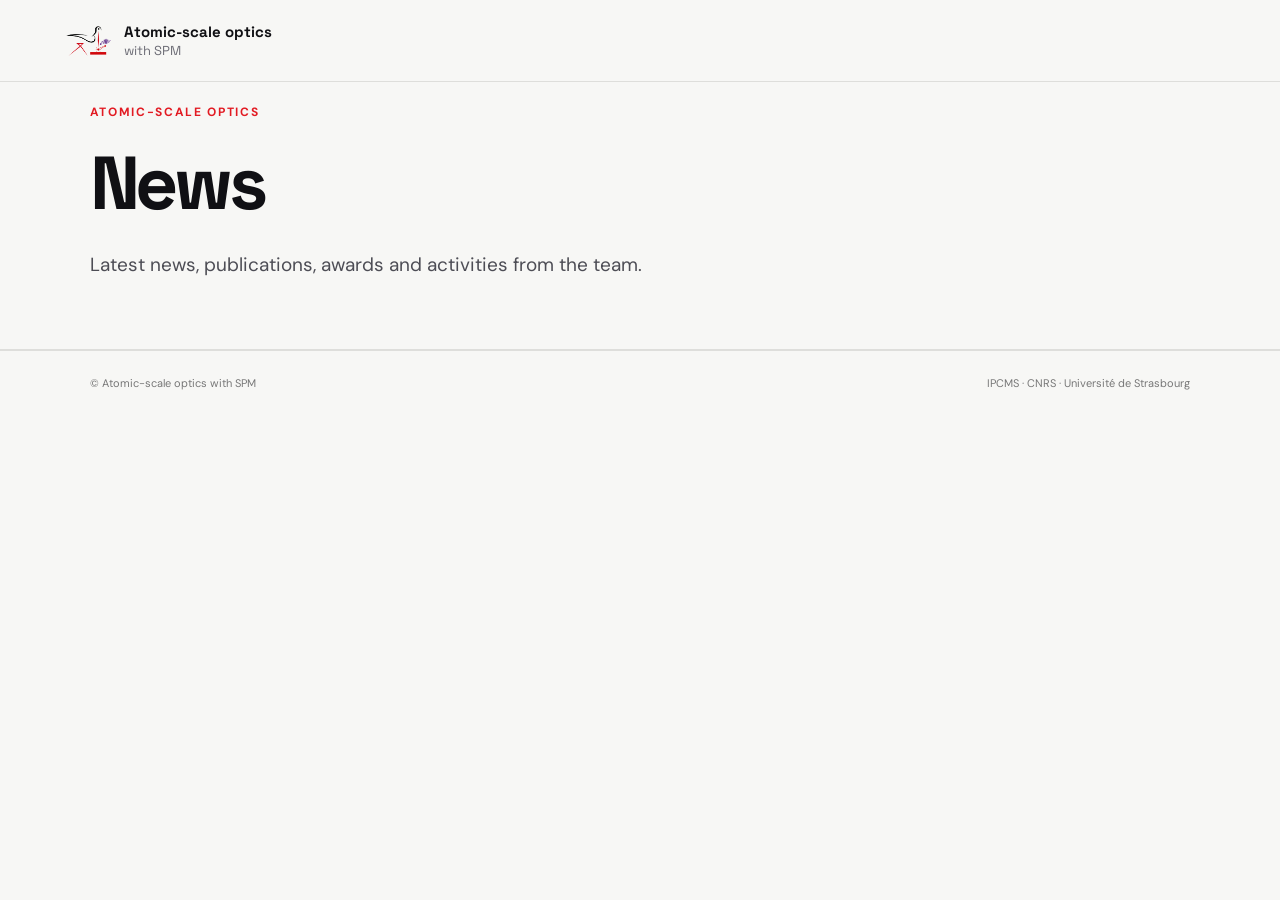
==== commit 8c329c65: "Update news.html" ====
--- a/news.html
+++ b/news.html
@@ -1,4 +1,81 @@
-<!doctype html><html lang="en"><head><meta charset="utf-8"><meta name="viewport" content="width=device-width,initial-scale=1"><title>News — Atomic-scale optics with SPM</title><link rel="stylesheet" href="css/style.css"></head><body>
-<header class="site-header"><a class="brand" href="index.html"><img src="assets/logo.png" alt="Atomic-scale optics with SPM logo"><span><strong>Atomic-scale optics</strong><small>with SPM</small></span></a><nav class="site-nav"></nav></header>
-<main><section class="page-hero"><p class="eyebrow">Atomic-scale optics with SPM</p><h1>News</h1><p>Latest news, publications, arrivals, awards, talks and other updates from the team.</p></section><section class="section"><div id="news-list" class="news-grid"></div></section></main>
-<footer><span>© Atomic-scale optics with SPM</span><span>IPCMS · CNRS · Université de Strasbourg</span></footer><script src="js/content.js"></script><script src="js/site.js"></script><script>renderNews(document.getElementById('news-list'))</script></body></html>
+<!doctype html>
+<html lang="en">
+
+<head>
+  <meta charset="utf-8">
+  <meta name="viewport" content="width=device-width,initial-scale=1">
+
+  <title>News — Atomic-scale optics with SPM</title>
+
+  <link rel="stylesheet" href="css/style.css">
+</head>
+
+<body>
+
+<header class="site-header">
+
+  <a class="brand" href="index.html">
+    <img src="assets/logo.png" alt="Atomic-scale optics with SPM logo">
+    <span>
+      <strong>Atomic-scale optics</strong>
+      <small>with SPM</small>
+    </span>
+  </a>
+
+  <nav id="main-navigation"></nav>
+
+</header>
+
+
+<main>
+
+  <section class="page-hero">
+    <div class="container">
+
+      <p class="eyebrow">Atomic-scale optics</p>
+
+      <h1>News</h1>
+
+      <p class="lead">
+        Latest news, publications, awards and activities from the team.
+      </p>
+
+    </div>
+  </section>
+
+
+  <section class="content-section">
+
+    <div class="container">
+
+      <div id="news-list" class="news-list"></div>
+
+    </div>
+
+  </section>
+
+</main>
+
+
+<footer>
+  <span>© Atomic-scale optics with SPM</span>
+  <span>IPCMS · CNRS · Université de Strasbourg</span>
+</footer>
+
+
+<script src="js/content.js"></script>
+<script src="js/site.js"></script>
+
+<script>
+  renderNavigation("news");
+
+  const newsList = document.getElementById("news-list");
+
+  if (newsList && siteContent.news) {
+    newsList.innerHTML = siteContent.news.map(newsCard).join("");
+  }
+</script>
+
+</body>
+</html>
+
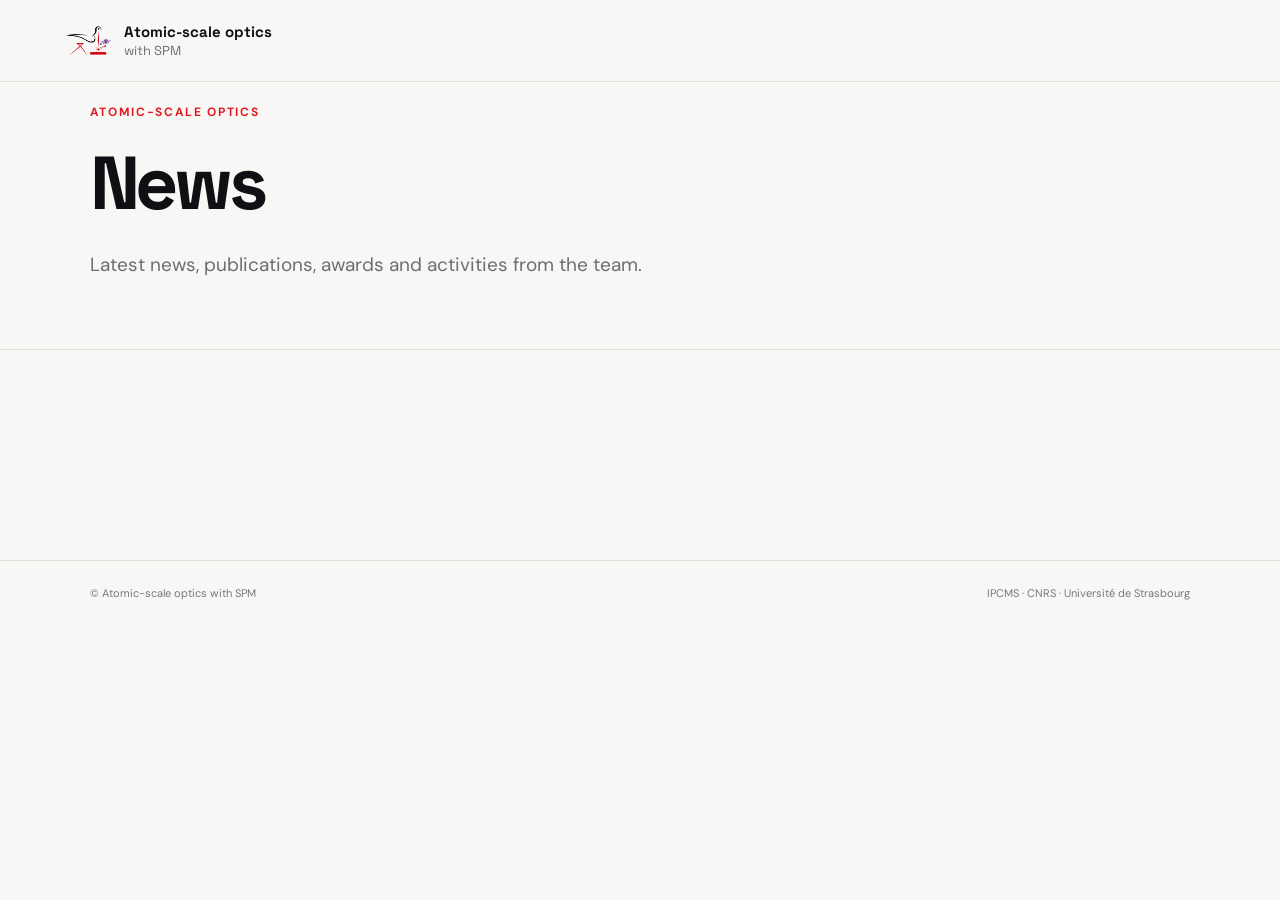
==== commit 6ca719da: "Update news.html" ====
--- a/news.html
+++ b/news.html
@@ -29,28 +29,24 @@
 
 <main>
 
+  <!-- PAGE HERO / BANDEAU -->
   <section class="page-hero">
-    <div class="container">
 
-      <p class="eyebrow">Atomic-scale optics</p>
+    <p class="eyebrow">Atomic-scale optics</p>
 
-      <h1>News</h1>
+    <h1>News</h1>
 
-      <p class="lead">
-        Latest news, publications, awards and activities from the team.
-      </p>
+    <p>
+      Latest news, publications, awards and activities from the team.
+    </p>
 
-    </div>
   </section>
 
 
-  <section class="content-section">
+  <!-- NEWS -->
+  <section class="section">
 
-    <div class="container">
-
-      <div id="news-list" class="news-list"></div>
-
-    </div>
+    <div id="news-list" class="news-grid"></div>
 
   </section>
 
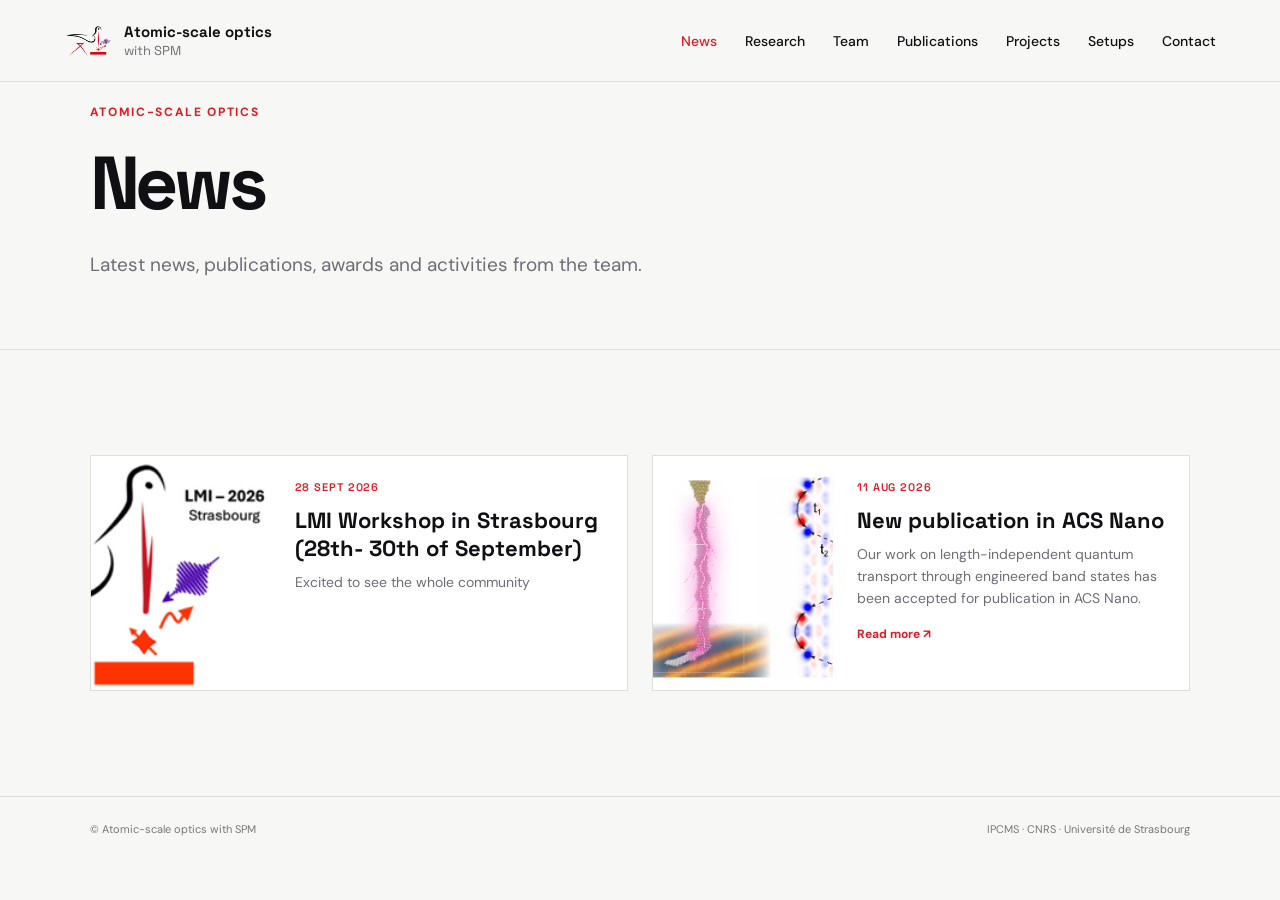
==== commit 2e990aa6: "Update news.html" ====
--- a/news.html
+++ b/news.html
@@ -16,13 +16,14 @@
 
   <a class="brand" href="index.html">
     <img src="assets/logo.png" alt="Atomic-scale optics with SPM logo">
+
     <span>
       <strong>Atomic-scale optics</strong>
       <small>with SPM</small>
     </span>
   </a>
 
-  <nav id="main-navigation"></nav>
+  <nav class="site-nav"></nav>
 
 </header>
 
@@ -30,6 +31,7 @@
 <main>
 
   <!-- PAGE HERO / BANDEAU -->
+
   <section class="page-hero">
 
     <p class="eyebrow">Atomic-scale optics</p>
@@ -44,6 +46,7 @@
 
 
   <!-- NEWS -->
+
   <section class="section">
 
     <div id="news-list" class="news-grid"></div>
@@ -54,8 +57,13 @@
 
 
 <footer>
+
   <span>© Atomic-scale optics with SPM</span>
-  <span>IPCMS · CNRS · Université de Strasbourg</span>
+
+  <span>
+    IPCMS · CNRS · Université de Strasbourg
+  </span>
+
 </footer>
 
 
@@ -63,15 +71,21 @@
 <script src="js/site.js"></script>
 
 <script>
+
+  // Navigation
+
   renderNavigation("news");
+
+
+  // News
 
   const newsList = document.getElementById("news-list");
 
   if (newsList && siteContent.news) {
-    newsList.innerHTML = siteContent.news.map(newsCard).join("");
+    renderNews(newsList, siteContent.news);
   }
+
 </script>
 
 </body>
 </html>
-
